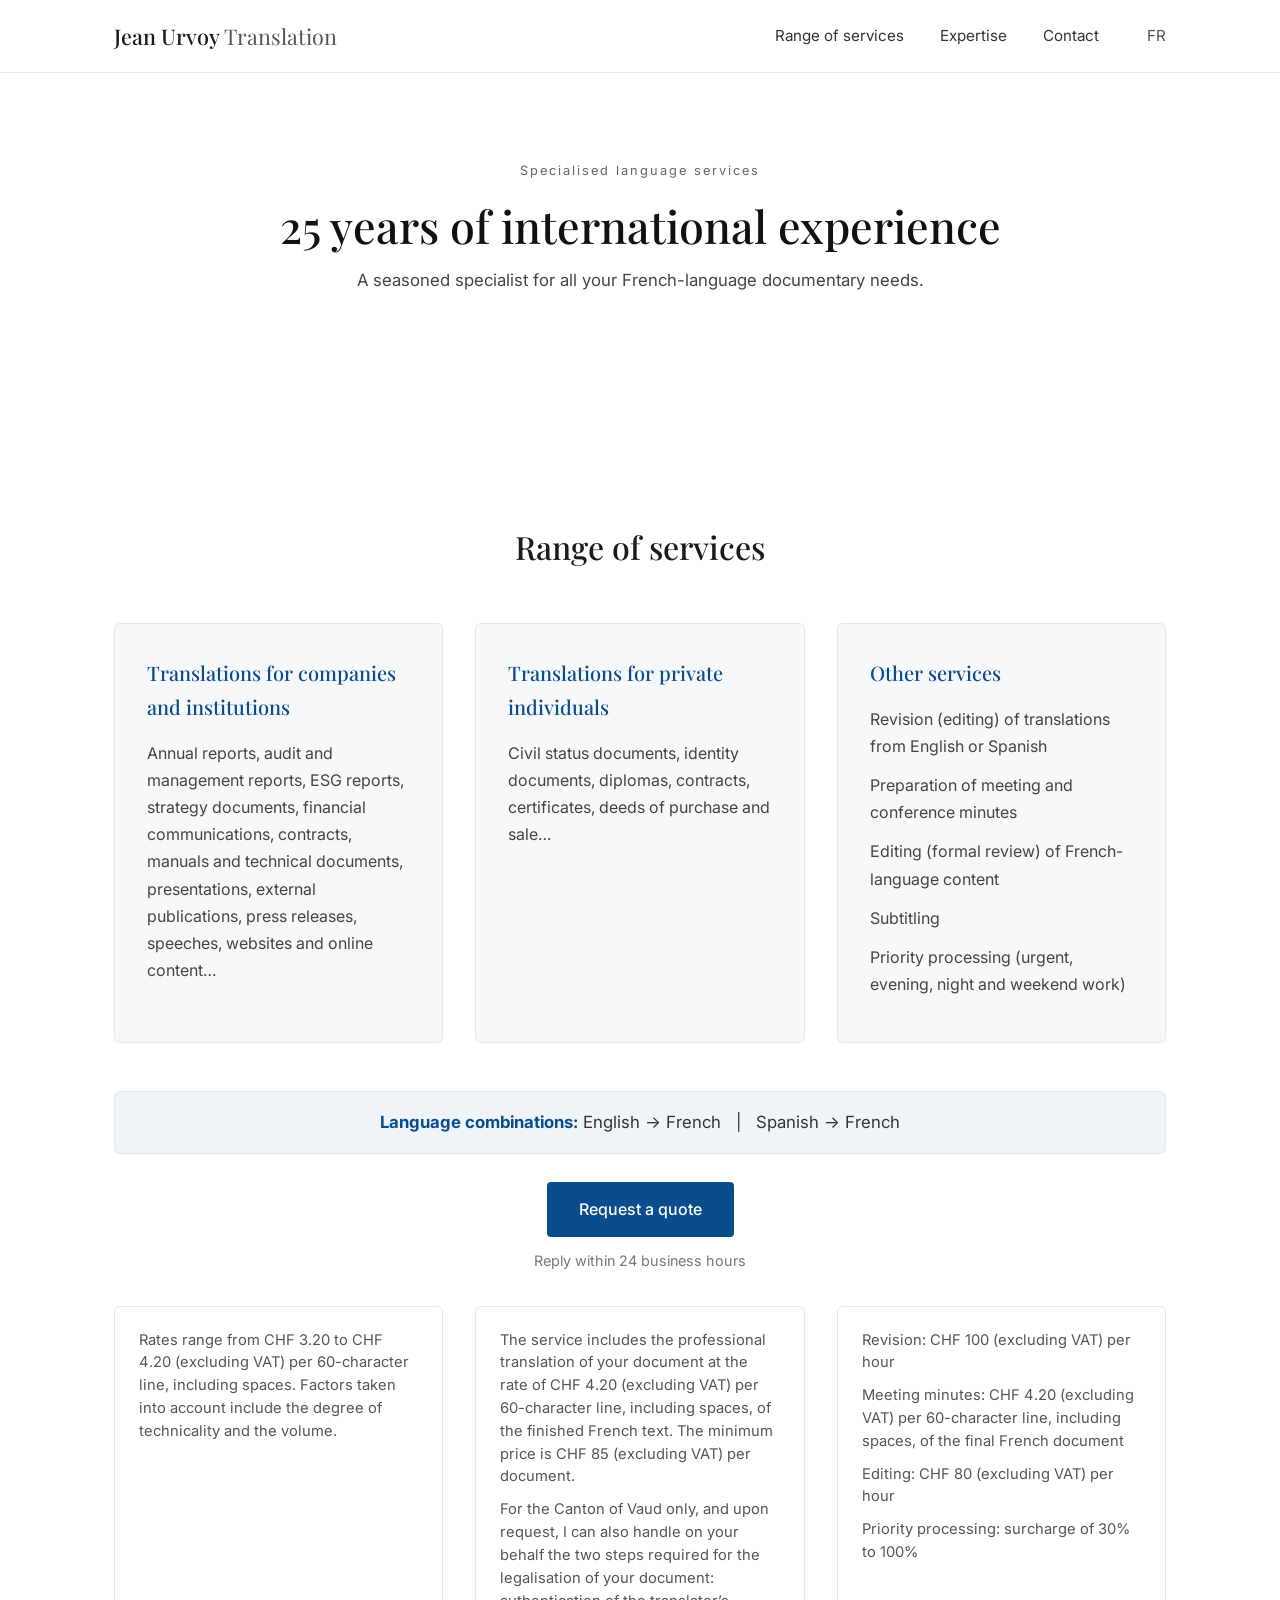
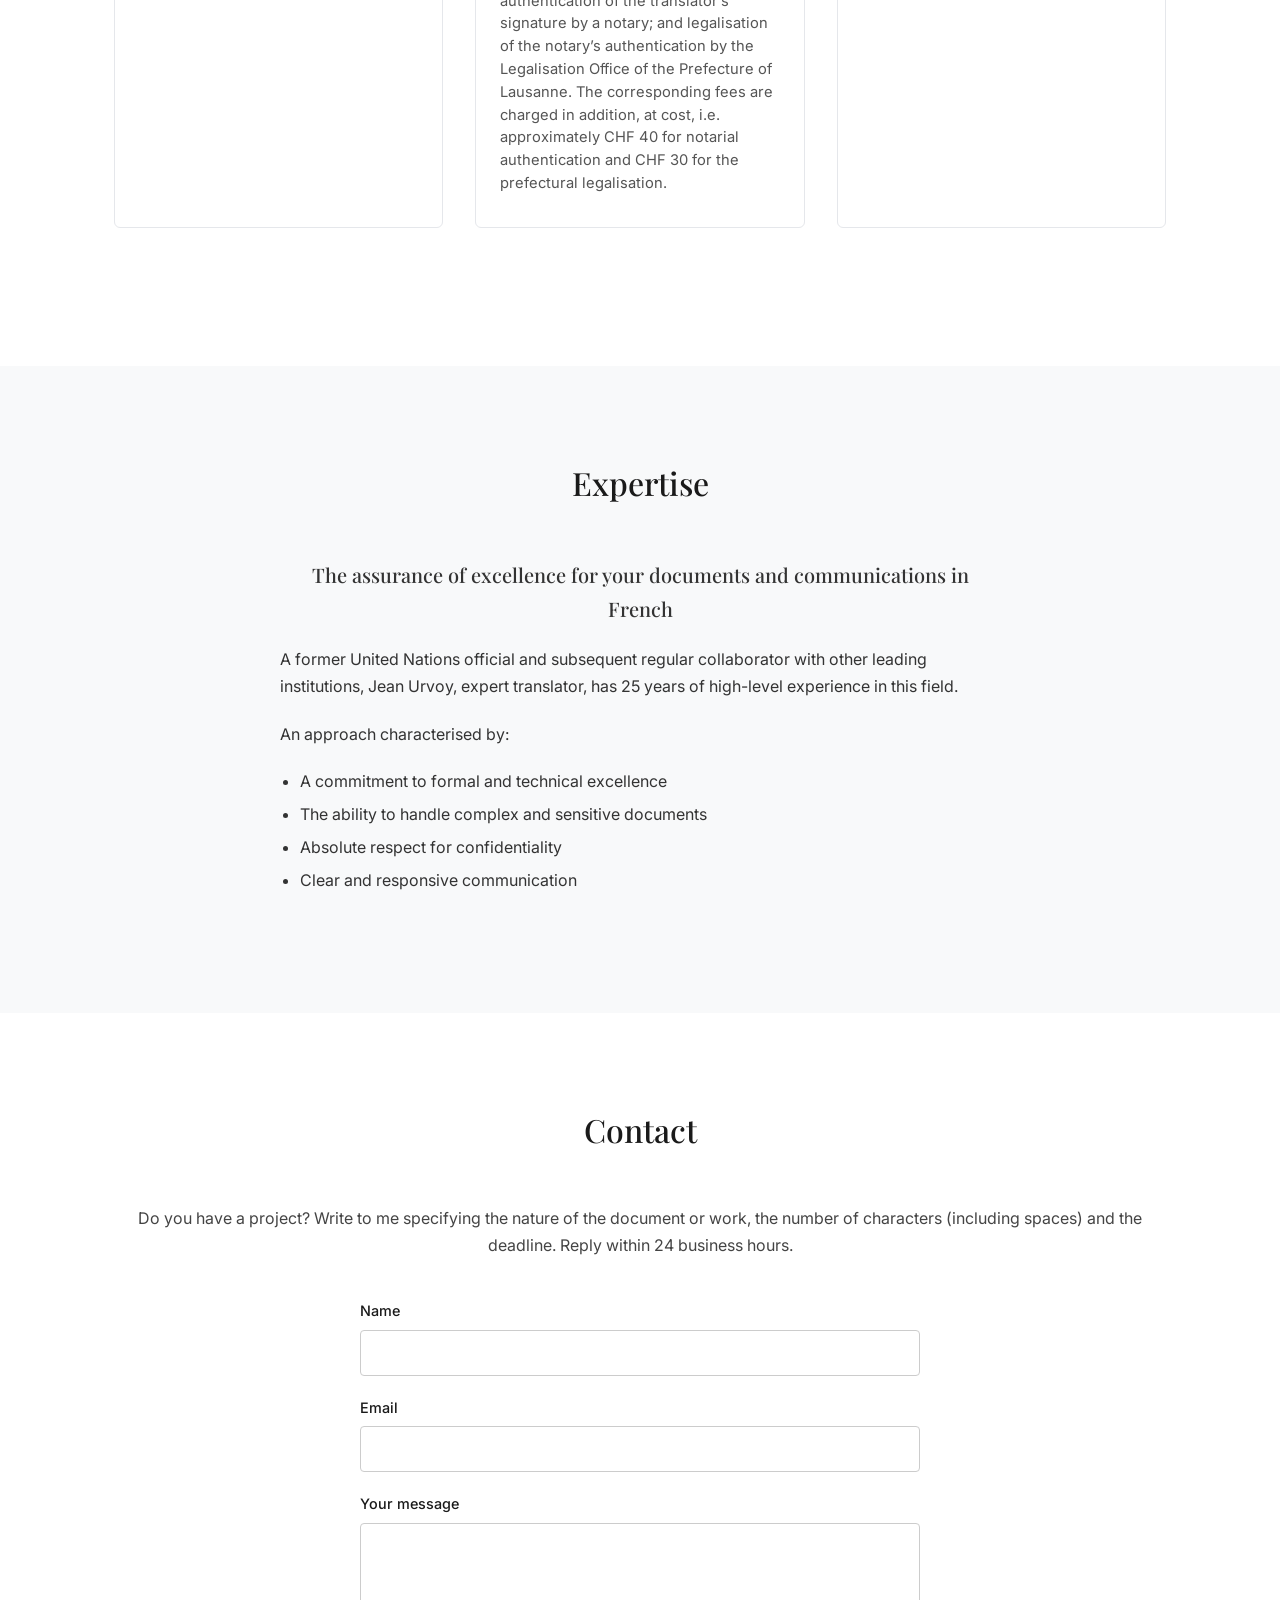
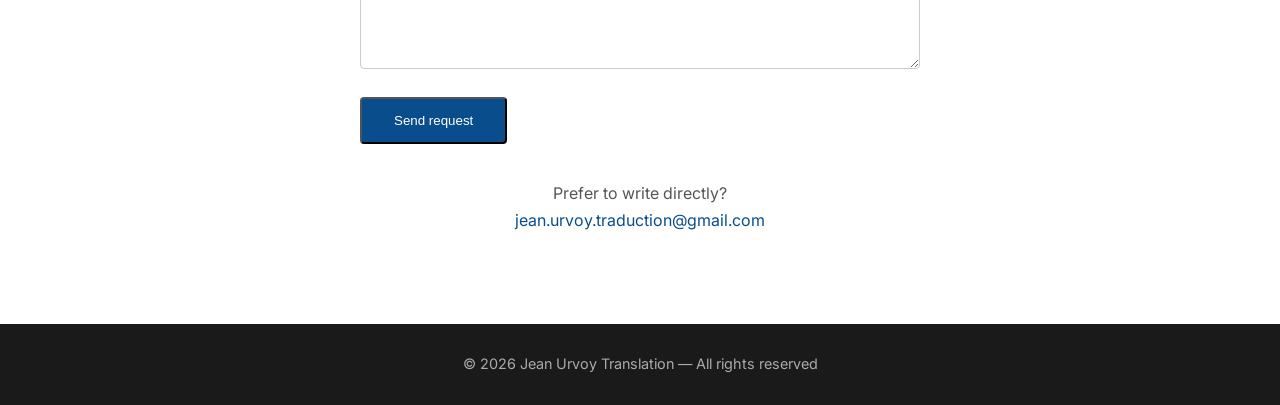
==== index-en.html @ 25f244a0 "Add files via upload chargement initial des fiches html fr et en + styles.css - essai" ====
<!DOCTYPE html>
<html lang="en">
<head>
    <meta charset="UTF-8">
    <meta name="viewport" content="width=device-width, initial-scale=1.0">
    <title>Jean Urvoy Translation | Professional Translator</title>
    <meta name="description" content="Professional translator – 25 years of experience. Official and certified translations in Switzerland. English & Spanish → French.">
    <link rel="stylesheet" href="styles.css">
    <link rel="preconnect" href="https://fonts.googleapis.com">
    <link rel="preconnect" href="https://fonts.gstatic.com" crossorigin>
    <link href="https://fonts.googleapis.com/css2?family=Inter:wght@300;400;500;600&family=Playfair+Display:wght@500;600&display=swap" rel="stylesheet">
</head>
<body>

    <!-- Header -->
    <header class="header">
        <div class="container header-inner">
            <a href="index-en.html" class="logo">Jean Urvoy <span>Translation</span></a>
            <nav class="nav">
                <a href="#services">Range of services</a>
                <a href="#apropos">Expertise</a>
                <a href="#contact">Contact</a>
                <a href="index.html" class="lang-switch">FR</a>
            </nav>
            <button class="menu-toggle" aria-label="Menu">☰</button>
        </div>
    </header>

    <!-- Hero -->
    <section id="accueil" class="hero">
        <div class="container">
            <p class="hero-label">Specialised language services</p>
            <h1>25 years of international experience</h1>
            <p class="hero-text">
                A seasoned specialist for all your French-language documentary needs.
            </p>
        </div>
    </section>

    <!-- Range of services -->
    <section id="services" class="section">
        <div class="container">
            <h2>Range of services</h2>

            <div class="services-grid">
                <div class="service-card">
                    <h3>Translations for companies and institutions</h3>
                    <p>
                        Annual reports, audit and management reports, ESG reports, strategy documents, financial communications, contracts, manuals and technical documents, presentations, external publications, press releases, speeches, websites and online content…
                    </p>
                </div>

                <div class="service-card">
                    <h3>Translations for private individuals</h3>
                    <p>
                        Civil status documents, identity documents, diplomas, contracts, certificates, deeds of purchase and sale…
                    </p>
                </div>

                <div class="service-card">
                    <h3>Other services</h3>
                    <p>Revision (editing) of translations from English or Spanish</p>
                    <p>Preparation of meeting and conference minutes</p>
                    <p>Editing (formal review) of French-language content</p>
                    <p>Subtitling</p>
                    <p>Priority processing (urgent, evening, night and weekend work)</p>
                </div>
            </div>

            <!-- Language combinations bar -->
            <div class="languages-bar">
                <p>
                    <strong>Language combinations:</strong>
                    English → French &nbsp;&nbsp;|&nbsp;&nbsp; Spanish → French
                </p>
            </div>

            <!-- CTA -->
            <div class="cta-center">
                <a href="#contact" class="btn">Request a quote</a>
                <p class="hero-note">Reply within 24 business hours</p>
            </div>

            <!-- Rates -->
            <div class="services-grid tarifs-row">
                <div class="tarif-card">
                    <p>Rates range from CHF 3.20 to CHF 4.20 (excluding VAT) per 60-character line, including spaces. Factors taken into account include the degree of technicality and the volume.</p>
                </div>

                <div class="tarif-card">
                    <p>
                        The service includes the professional translation of your document at the rate of CHF 4.20 (excluding VAT) per 60-character line, including spaces, of the finished French text. The minimum price is CHF 85 (excluding VAT) per document.
                    </p>
                    <p>
                        For the Canton of Vaud only, and upon request, I can also handle on your behalf the two steps required for the legalisation of your document: authentication of the translator’s signature by a notary; and legalisation of the notary’s authentication by the Legalisation Office of the Prefecture of Lausanne. The corresponding fees are charged in addition, at cost, i.e. approximately CHF 40 for notarial authentication and CHF 30 for the prefectural legalisation.
                    </p>
                </div>

                <div class="tarif-card">
                    <p>Revision: CHF 100 (excluding VAT) per hour</p>
                    <p>Meeting minutes: CHF 4.20 (excluding VAT) per 60-character line, including spaces, of the final French document</p>
                    <p>Editing: CHF 80 (excluding VAT) per hour</p>
                    <p>Priority processing: surcharge of 30% to 100%</p>
                </div>
            </div>
        </div>
    </section>

    <!-- Expertise -->
    <section id="apropos" class="section section-alt">
        <div class="container">
            <h2>Expertise</h2>
            <div class="about-content">
                <p class="about-intro">
                    The assurance of excellence for your documents and communications in French
                </p>
                <p>
                    A former United Nations official and subsequent regular collaborator with other leading institutions, Jean Urvoy, expert translator, has 25 years of high-level experience in this field.
                </p>
                <p>An approach characterised by:</p>
                <ul>
                    <li>A commitment to formal and technical excellence</li>
                    <li>The ability to handle complex and sensitive documents</li>
                    <li>Absolute respect for confidentiality</li>
                    <li>Clear and responsive communication</li>
                </ul>
            </div>
        </div>
    </section>

    <!-- Contact -->
    <section id="contact" class="section">
        <div class="container">
            <h2>Contact</h2>
            <p class="contact-intro">Do you have a project? Write to me specifying the nature of the document or work, the number of characters (including spaces) and the deadline. Reply within 24 business hours.</p>

            <form class="contact-form" action="mailto:jean.urvoy.traduction@gmail.com" method="post" enctype="text/plain">
                <div class="form-group">
                    <label for="name">Name</label>
                    <input type="text" id="name" name="name" required>
                </div>
                <div class="form-group">
                    <label for="email">Email</label>
                    <input type="email" id="email" name="email" required>
                </div>
                <div class="form-group">
                    <label for="message">Your message</label>
                    <textarea id="message" name="message" rows="6" required></textarea>
                </div>
                <button type="submit" class="btn">Send request</button>
            </form>

            <p class="contact-note">
                Prefer to write directly?<br>
                <a href="mailto:jean.urvoy.traduction@gmail.com">jean.urvoy.traduction@gmail.com</a>
            </p>
        </div>
    </section>

    <!-- Footer -->
    <footer class="footer">
        <div class="container">
            <p>© 2026 Jean Urvoy Translation — All rights reserved</p>
        </div>
    </footer>

    <script>
        const toggle = document.querySelector('.menu-toggle');
        const nav = document.querySelector('.nav');
        toggle.addEventListener('click', () => {
            nav.classList.toggle('active');
        });
    </script>
</body>
</html>
---- styles.css ----
/* ===== Reset & Base ===== */
* {
    margin: 0;
    padding: 0;
    box-sizing: border-box;
}

body {
    font-family: 'Inter', system-ui, sans-serif;
    color: #1a1a1a;
    line-height: 1.7;
    background: #ffffff;
}

.container {
    max-width: 1100px;
    margin: 0 auto;
    padding: 0 24px;
}

h1, h2, h3 {
    font-family: 'Playfair Display', Georgia, serif;
    font-weight: 500;
}

/* ===== Header ===== */
.header {
    position: fixed;
    top: 0;
    left: 0;
    right: 0;
    background: rgba(255, 255, 255, 0.97);
    border-bottom: 1px solid #eaeaea;
    z-index: 100;
    backdrop-filter: blur(8px);
}

.header-inner {
    display: flex;
    justify-content: space-between;
    align-items: center;
    height: 72px;
}

.logo {
    font-family: 'Playfair Display', serif;
    font-size: 1.35rem;
    color: #1a1a1a;
    text-decoration: none;
    font-weight: 500;
}

.logo span {
    font-weight: 400;
    color: #555;
}

.nav {
    display: flex;
    gap: 36px;
}

.nav a {
    text-decoration: none;
    color: #333;
    font-size: 0.95rem;
    font-weight: 400;
    transition: color 0.2s;
}

.nav a:hover {
    color: #0a4d8c;
}

.menu-toggle {
    display: none;
    background: none;
    border: none;
    font-size: 1.5rem;
    cursor: pointer;
}

/* ===== Hero ===== */
.hero {
    padding: 160px 0 100px;
    text-align: center;
}

.hero-label {
    text-transform: none;
    letter-spacing: 2px;
    font-size: 0.8rem;
    color: #666;
    margin-bottom: 16px;
}

.hero h1 {
    font-size: 2.8rem;
    line-height: 1.25;
    margin-bottom: 12px;
    color: #111;
}

.hero-subtitle {
    font-size: 1.25rem;
    color: #444;
    margin-bottom: 28px;
}

.hero-text {
    max-width: 680px;
    margin: 0 auto 36px;
    color: #444;
    font-size: 1.05rem;
}

.btn {
    display: inline-block;
    background: #0a4d8c;
    color: white;
    padding: 14px 32px;
    text-decoration: none;
    border-radius: 4px;
    font-weight: 500;
    transition: background 0.2s;
}

.btn:hover {
    background: #083a6b;
}

.hero-note {
    margin-top: 16px;
    font-size: 0.9rem;
    color: #777;
}

/* ===== Sections ===== */
.section {
    padding: 90px 0;
}

.section-alt {
    background: #f8f9fa;
}

.section h2 {
    font-size: 2rem;
    margin-bottom: 48px;
    text-align: center;
}

/* ===== Services ===== */
.services-grid {
    display: grid;
    grid-template-columns: repeat(auto-fit, minmax(300px, 1fr));
    gap: 32px;
    margin-bottom: 48px;
}

.service-card {
    background: white;
    padding: 32px;
    border: 1px solid #eaeaea;
    border-radius: 6px;
}

.service-card h3 {
    font-size: 1.25rem;
    margin-bottom: 16px;
    color: #0a4d8c;
}

.service-card p {
    margin-bottom: 12px;
    color: #444;
}

.tarifs-box {
    background: #f0f4f8;
    padding: 28px 32px;
    border-radius: 6px;
    text-align: center;
    color: #333;
    font-size: 1.05rem;
}

/* ===== À propos ===== */
.about-content {
    max-width: 720px;
    margin: 0 auto;
}

.about-content p {
    margin-bottom: 20px;
    color: #333;
}

.about-content ul {
    margin: 16px 0 24px 24px;
    color: #333;
}

.languages {
    margin-top: 32px;
    padding-top: 24px;
    border-top: 1px solid #ddd;
    font-size: 1.05rem;
}

/* ===== Processus ===== */
.process-grid {
    display: grid;
    grid-template-columns: repeat(auto-fit, minmax(220px, 1fr));
    gap: 28px;
}

.process-step {
    text-align: center;
    padding: 24px 16px;
}

.step-number {
    display: inline-flex;
    width: 42px;
    height: 42px;
    background: #0a4d8c;
    color: white;
    border-radius: 50%;
    align-items: center;
    justify-content: center;
    font-weight: 600;
    margin-bottom: 16px;
}

.process-step h3 {
    font-size: 1.15rem;
    margin-bottom: 10px;
}

.process-step p {
    color: #555;
    font-size: 0.95rem;
}

/* ===== Contact ===== */
.contact-intro {
    text-align: center;
    margin-bottom: 40px;
    color: #444;
}

.contact-form {
    max-width: 560px;
    margin: 0 auto;
}

.form-group {
    margin-bottom: 20px;
}

.form-group label {
    display: block;
    margin-bottom: 6px;
    font-size: 0.9rem;
    font-weight: 500;
}

.form-group input,
.form-group textarea {
    width: 100%;
    padding: 12px 14px;
    border: 1px solid #ccc;
    border-radius: 4px;
    font-family: inherit;
    font-size: 1rem;
}

.form-group input:focus,
.form-group textarea:focus {
    outline: none;
    border-color: #0a4d8c;
}

.contact-note {
    text-align: center;
    margin-top: 36px;
    color: #555;
}

.contact-note a {
    color: #0a4d8c;
    text-decoration: none;
}

/* ===== Footer ===== */
.footer {
    background: #1a1a1a;
    color: #aaa;
    text-align: center;
    padding: 28px 0;
    font-size: 0.9rem;
}

/* ===== Responsive ===== */
@media (max-width: 768px) {
    .nav {
        display: none;
        position: absolute;
        top: 72px;
        left: 0;
        right: 0;
        background: white;
        flex-direction: column;
        padding: 24px;
        gap: 16px;
        border-bottom: 1px solid #eee;
    }

    .nav.active {
        display: flex;
    }

    .menu-toggle {
        display: block;
    }

    .hero h1 {
        font-size: 2.1rem;
    }

    .hero {
        padding: 130px 0 70px;
    }

    .section {
        padding: 70px 0;
    }
}
.about-intro {
    font-size: 1.25rem;
    font-family: 'Playfair Display', Georgia, serif;
    color: #0a4d8c;
    margin-bottom: 28px;
    text-align: center;
    font-weight: 500;
}

.about-content ul {
    margin: 12px 0 28px 20px;
}

.about-content li {
    margin-bottom: 6px;
}
/* Bloc tarifaire dans les cartes de services */
.tarif-box {
    margin-top: 24px;
    padding-top: 20px;
    border-top: 1px solid #e0e0e0;
    font-size: 0.95rem;
    color: #444;
}

.tarif-box p {
    margin-bottom: 10px;
}

.tarif-box strong {
    color: #0a4d8c;
}
/* Rangée des tarifs */
.tarifs-row {
    margin-top: 20px;
}

/* Style des cartes tarifs (contraste) */
.tarif-card {
    background: #f7f8fa;
    border: 1px solid #e5e7eb;
    border-radius: 6px;
    padding: 22px 24px;
    font-size: 0.92rem;          /* texte un peu plus petit */
    color: #555;                 /* texte plus clair */
    line-height: 1.55;
}

.tarif-card strong {
    color: #0a4d8c;
    font-size: 0.95rem;
}

.tarif-card p {
    margin-bottom: 10px;
}
/* Cartes de services (fond légèrement gris) */
.service-card {
    background: #f7f8fa;
    border: 1px solid #e5e7eb;
}

/* Rangée des tarifs */
.tarifs-row {
    margin-top: 20px;
}

/* Cartes tarifs (fond blanc + contraste) */
.tarif-card {
    background: #ffffff;
    border: 1px solid #e5e7eb;
    border-radius: 6px;
    padding: 22px 24px;
    font-size: 0.92rem;
    color: #555;
    line-height: 1.55;
}

.tarif-card strong {
    color: #0a4d8c;
    font-size: 0.95rem;
}

.tarif-card p {
    margin-bottom: 10px;
}
/* Barre Combinaisons linguistiques */
.languages-bar {
    margin: 28px 0 20px;
    padding: 16px 24px;
    background: #f0f4f8;
    border: 1px solid #e0e7ef;
    border-radius: 6px;
    text-align: center;
}

.languages-bar p {
    margin: 0;
    font-size: 1.05rem;
    color: #333;
}

.languages-bar strong {
    color: #0a4d8c;
}
.cta-center {
    text-align: center;
    margin: 28px 0 32px;
}

.cta-center .hero-note {
    margin-top: 12px;
}
.lang-switch {
    font-weight: 600;
    margin-left: 12px;
    opacity: 0.85;
}
.lang-switch:hover {
    opacity: 1;
}
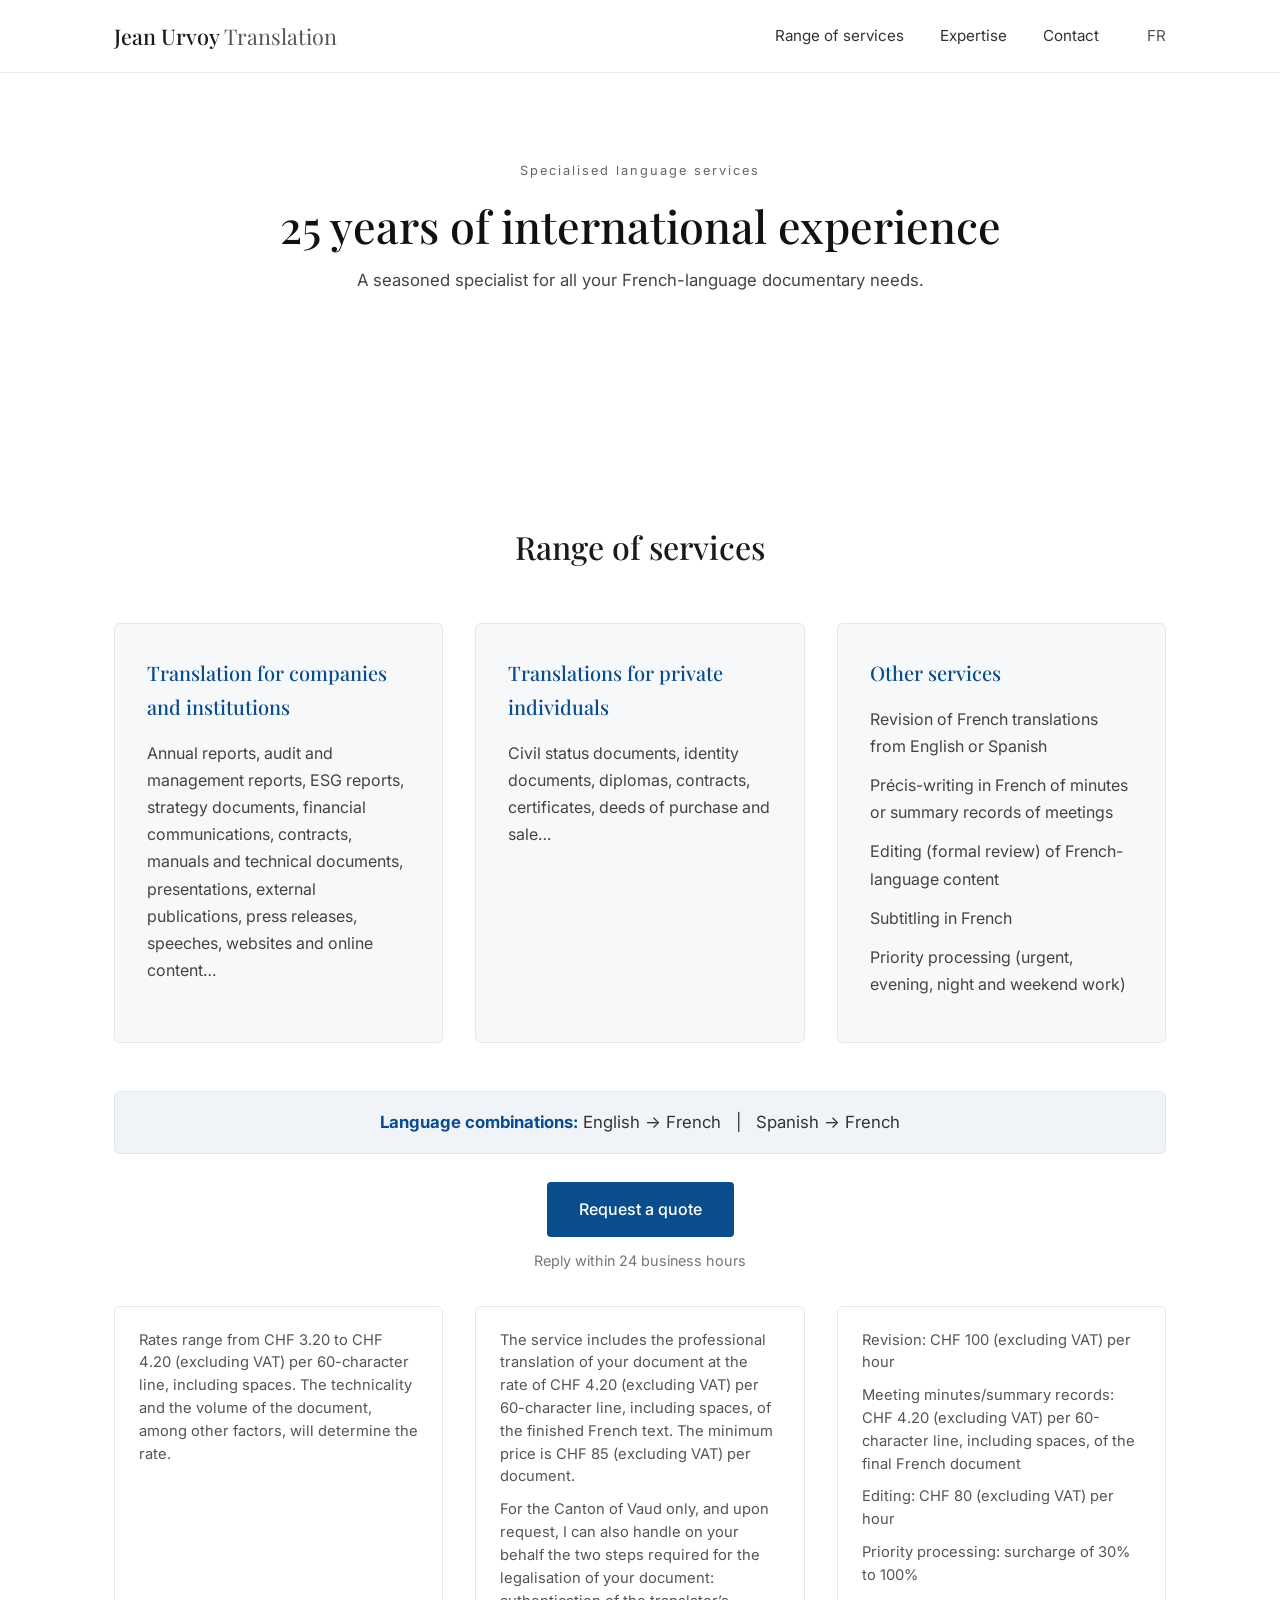
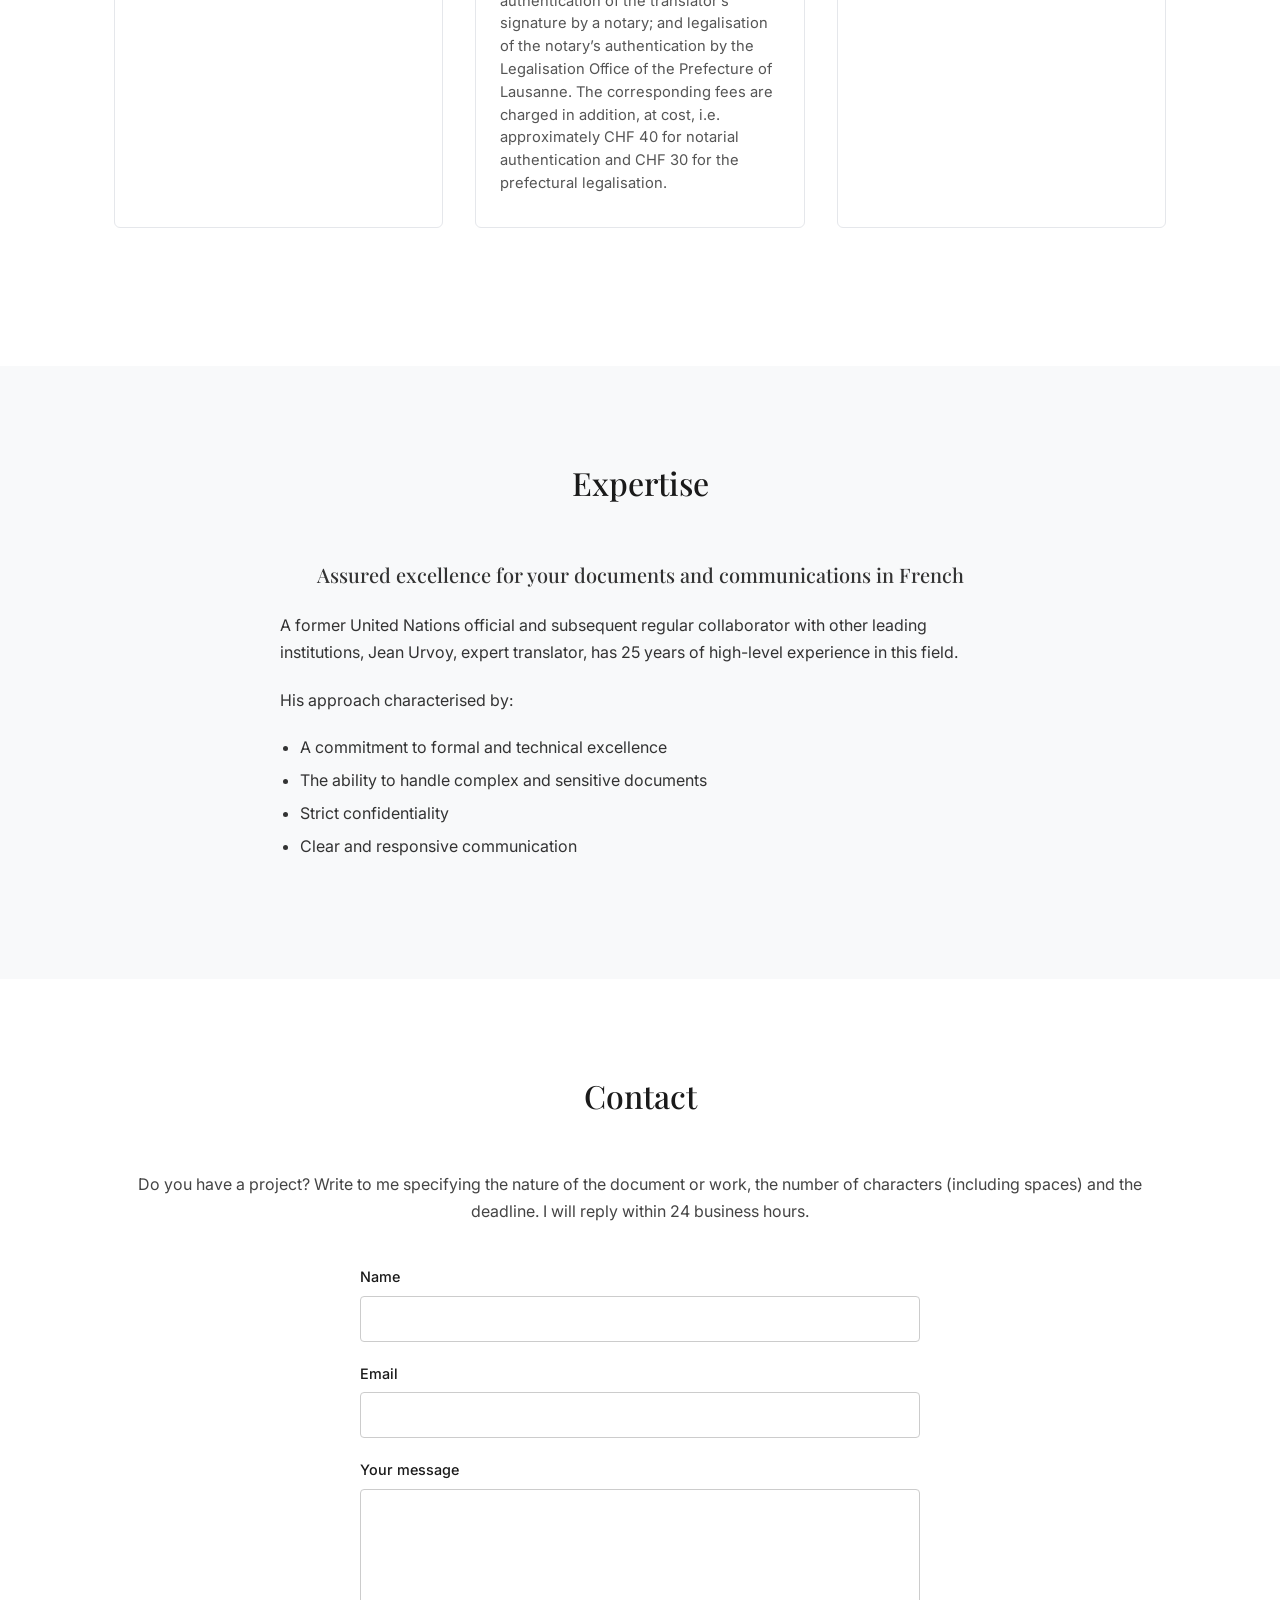
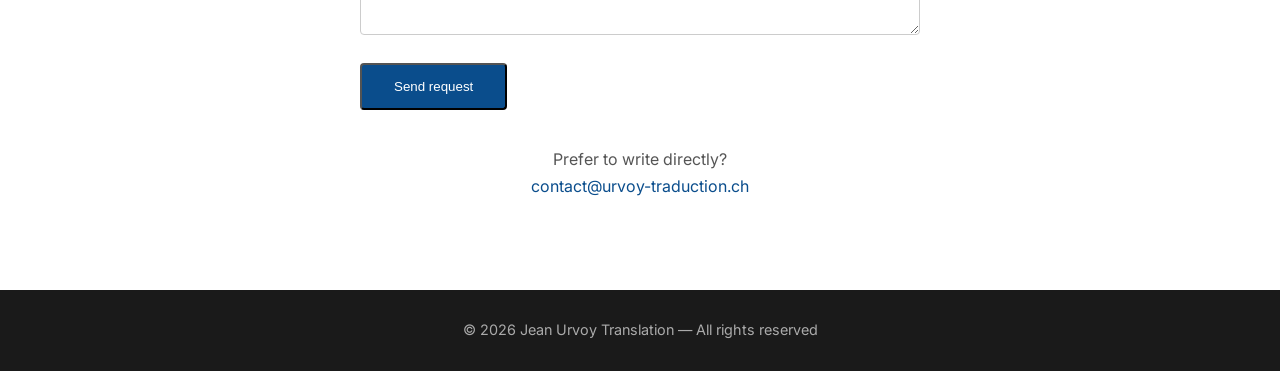
==== commit 2813b9ca: "Add files via upload" ====
--- a/index-en.html
+++ b/index-en.html
@@ -44,7 +44,7 @@
 
             <div class="services-grid">
                 <div class="service-card">
-                    <h3>Translations for companies and institutions</h3>
+                    <h3>Translation for companies and institutions</h3>
                     <p>
                         Annual reports, audit and management reports, ESG reports, strategy documents, financial communications, contracts, manuals and technical documents, presentations, external publications, press releases, speeches, websites and online content…
                     </p>
@@ -59,10 +59,10 @@
 
                 <div class="service-card">
                     <h3>Other services</h3>
-                    <p>Revision (editing) of translations from English or Spanish</p>
-                    <p>Preparation of meeting and conference minutes</p>
+                    <p>Revision of French translations from English or Spanish</p>
+                    <p>Précis-writing in French of minutes or summary records of meetings </p>
                     <p>Editing (formal review) of French-language content</p>
-                    <p>Subtitling</p>
+                    <p>Subtitling in French</p>
                     <p>Priority processing (urgent, evening, night and weekend work)</p>
                 </div>
             </div>
@@ -84,7 +84,7 @@
             <!-- Rates -->
             <div class="services-grid tarifs-row">
                 <div class="tarif-card">
-                    <p>Rates range from CHF 3.20 to CHF 4.20 (excluding VAT) per 60-character line, including spaces. Factors taken into account include the degree of technicality and the volume.</p>
+                    <p>Rates range from CHF 3.20 to CHF 4.20 (excluding VAT) per 60-character line, including spaces. The technicality and the volume of the document, among other factors, will determine the rate.</p>
                 </div>
 
                 <div class="tarif-card">
@@ -98,7 +98,7 @@
 
                 <div class="tarif-card">
                     <p>Revision: CHF 100 (excluding VAT) per hour</p>
-                    <p>Meeting minutes: CHF 4.20 (excluding VAT) per 60-character line, including spaces, of the final French document</p>
+                    <p>Meeting minutes/summary records: CHF 4.20 (excluding VAT) per 60-character line, including spaces, of the final French document</p>
                     <p>Editing: CHF 80 (excluding VAT) per hour</p>
                     <p>Priority processing: surcharge of 30% to 100%</p>
                 </div>
@@ -112,16 +112,16 @@
             <h2>Expertise</h2>
             <div class="about-content">
                 <p class="about-intro">
-                    The assurance of excellence for your documents and communications in French
+                    Assured excellence for your documents and communications in French
                 </p>
                 <p>
                     A former United Nations official and subsequent regular collaborator with other leading institutions, Jean Urvoy, expert translator, has 25 years of high-level experience in this field.
                 </p>
-                <p>An approach characterised by:</p>
+                <p>His approach characterised by:</p>
                 <ul>
                     <li>A commitment to formal and technical excellence</li>
                     <li>The ability to handle complex and sensitive documents</li>
-                    <li>Absolute respect for confidentiality</li>
+                    <li>Strict confidentiality</li>
                     <li>Clear and responsive communication</li>
                 </ul>
             </div>
@@ -132,9 +132,9 @@
     <section id="contact" class="section">
         <div class="container">
             <h2>Contact</h2>
-            <p class="contact-intro">Do you have a project? Write to me specifying the nature of the document or work, the number of characters (including spaces) and the deadline. Reply within 24 business hours.</p>
+            <p class="contact-intro">Do you have a project? Write to me specifying the nature of the document or work, the number of characters (including spaces) and the deadline. I will reply within 24 business hours.</p>
 
-            <form class="contact-form" action="mailto:jean.urvoy.traduction@gmail.com" method="post" enctype="text/plain">
+            <form class="contact-form" action="mailto:contact@urvoy-traduction.ch" method="post" enctype="text/plain">
                 <div class="form-group">
                     <label for="name">Name</label>
                     <input type="text" id="name" name="name" required>
@@ -152,7 +152,7 @@
 
             <p class="contact-note">
                 Prefer to write directly?<br>
-                <a href="mailto:jean.urvoy.traduction@gmail.com">jean.urvoy.traduction@gmail.com</a>
+                <a href="mailto:contact@urvoy-traduction.ch">contact@urvoy-traduction.ch</a>
             </p>
         </div>
     </section>
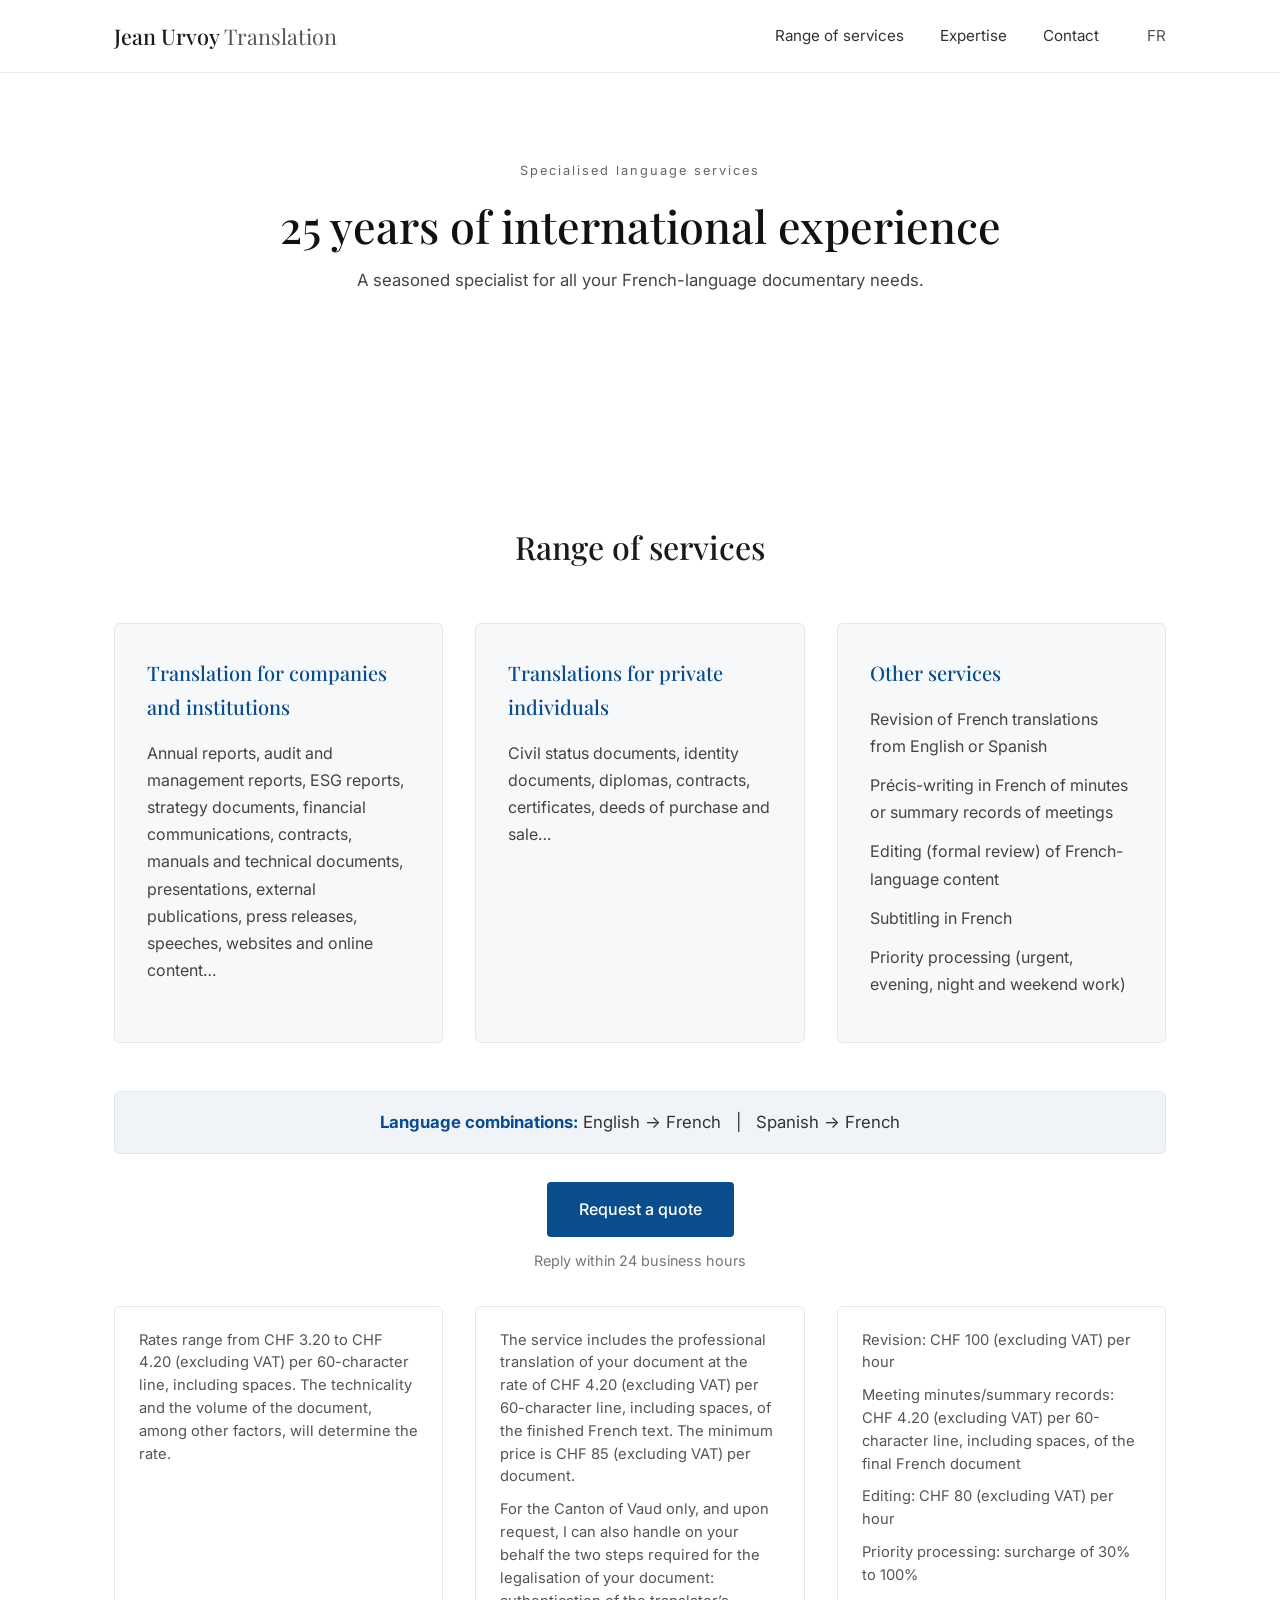
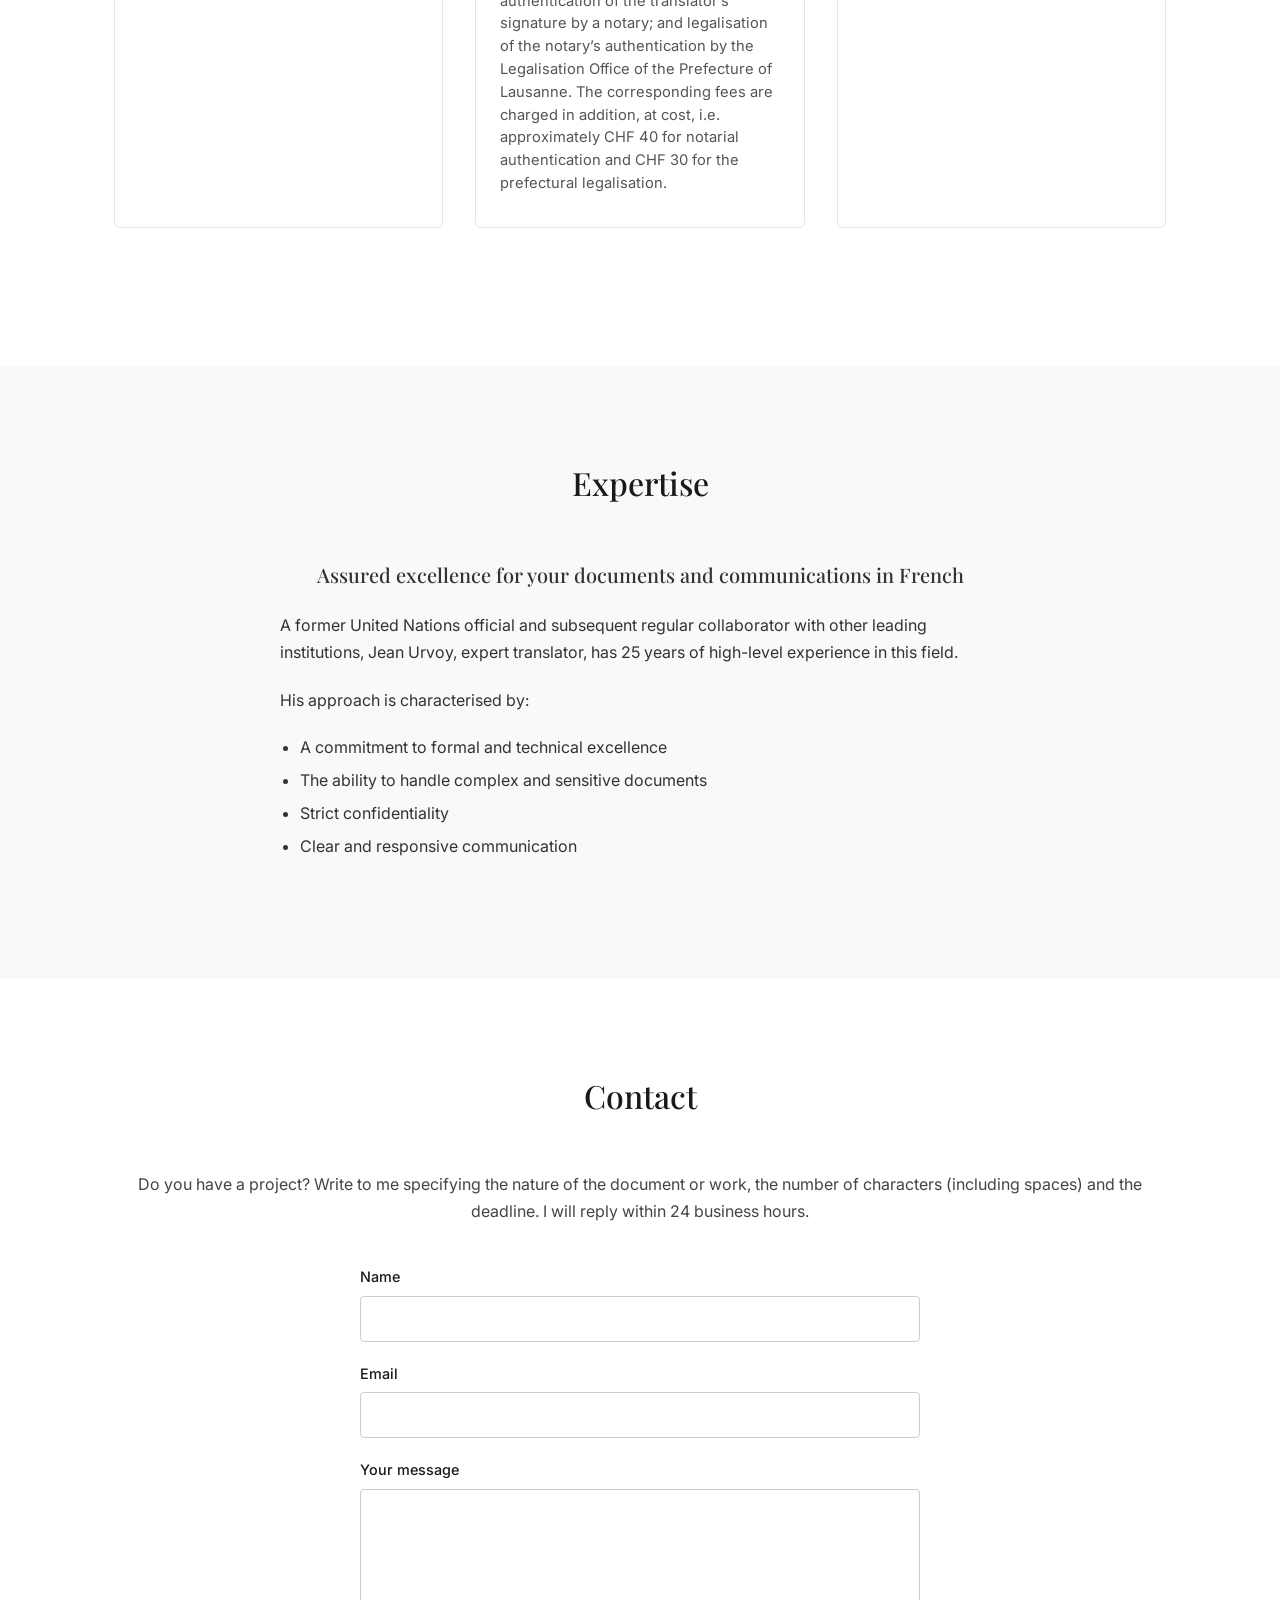
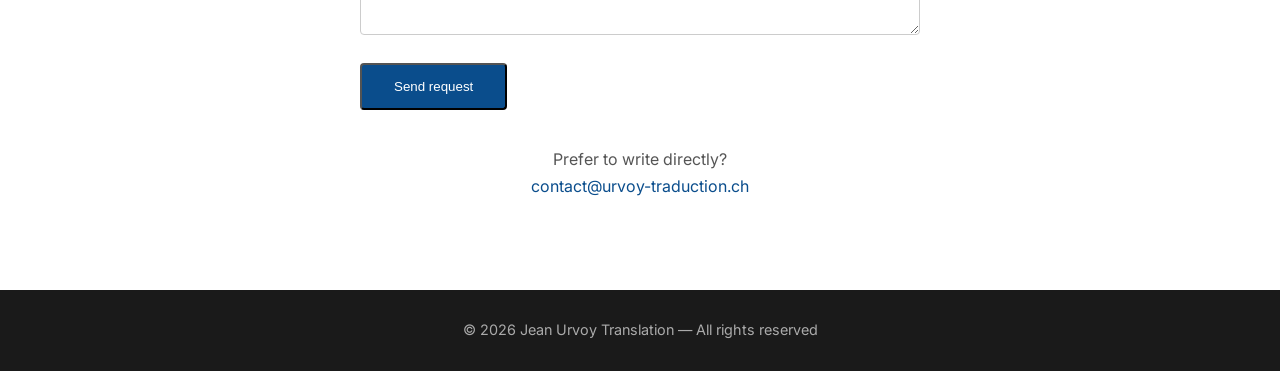
==== commit 77984b5c: "Add files via upload" ====
--- a/index-en.html
+++ b/index-en.html
@@ -117,7 +117,7 @@
                 <p>
                     A former United Nations official and subsequent regular collaborator with other leading institutions, Jean Urvoy, expert translator, has 25 years of high-level experience in this field.
                 </p>
-                <p>His approach characterised by:</p>
+                <p>His approach is characterised by:</p>
                 <ul>
                     <li>A commitment to formal and technical excellence</li>
                     <li>The ability to handle complex and sensitive documents</li>
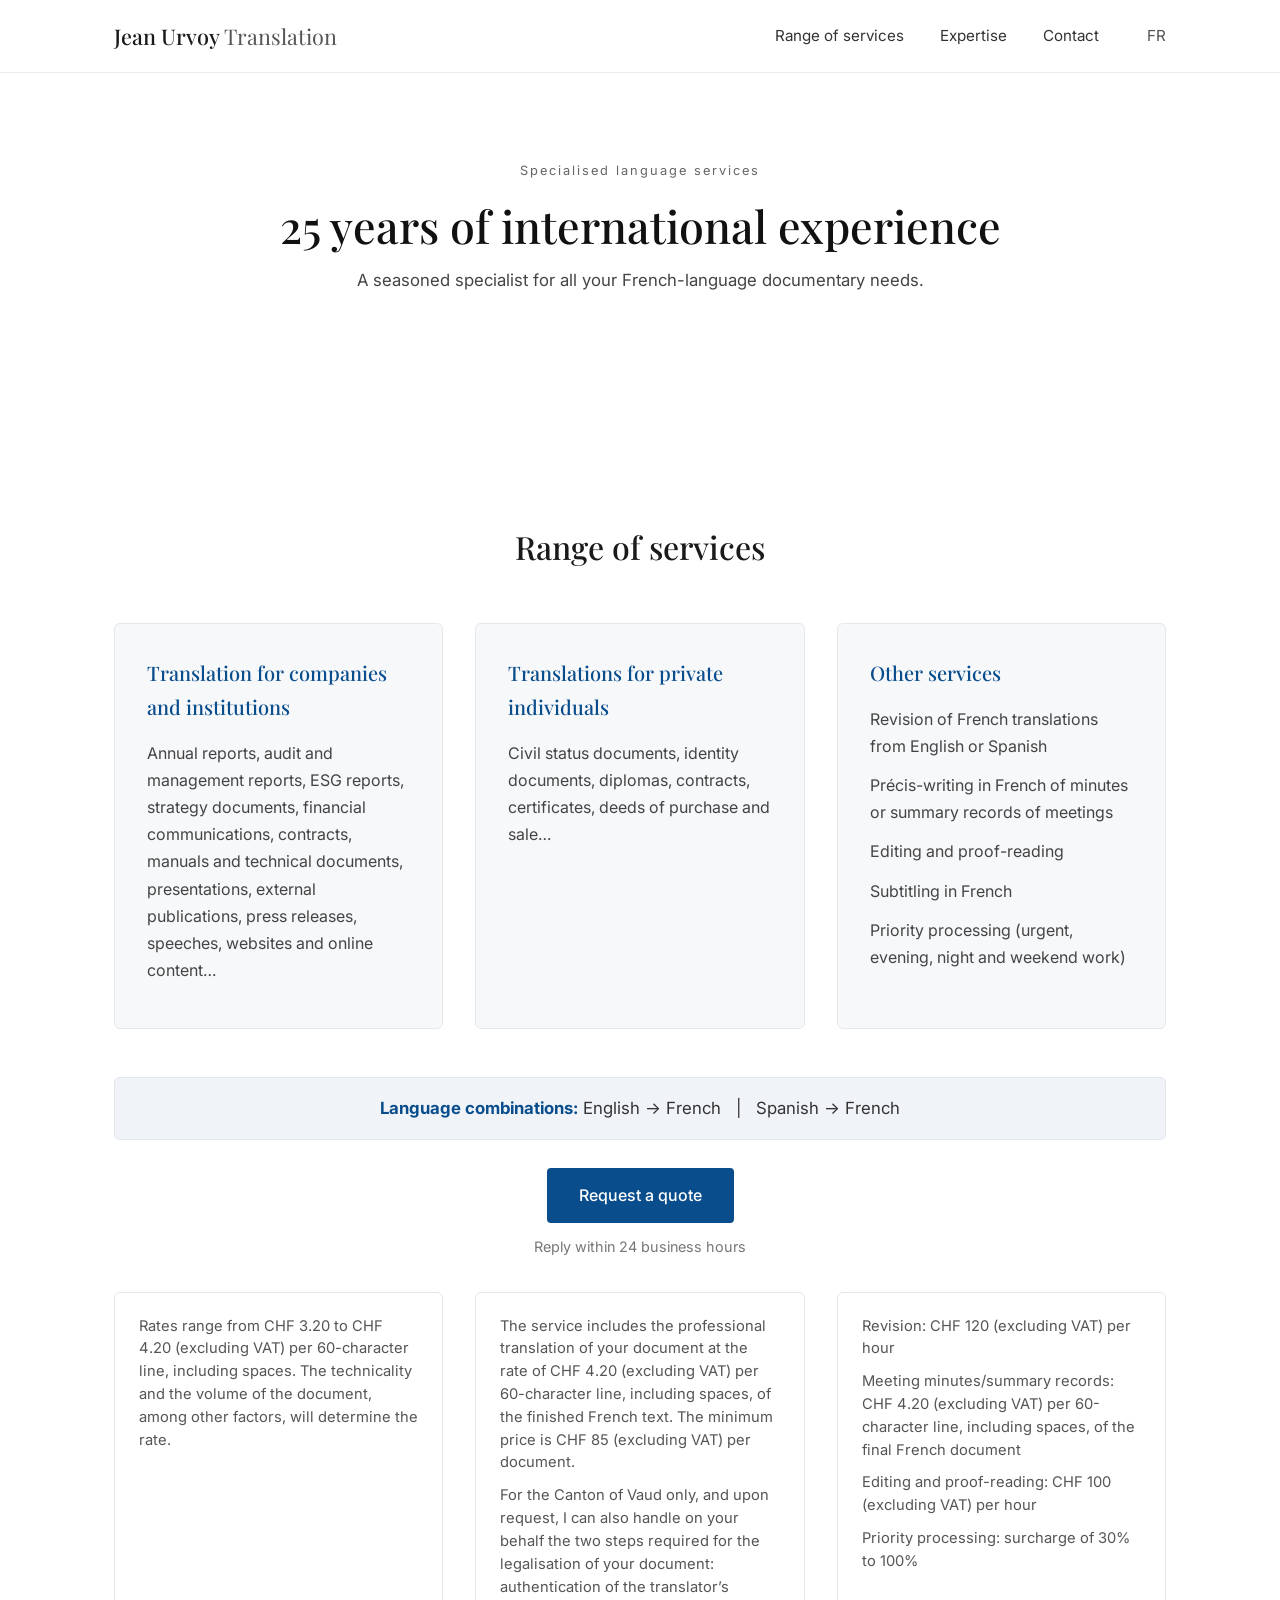
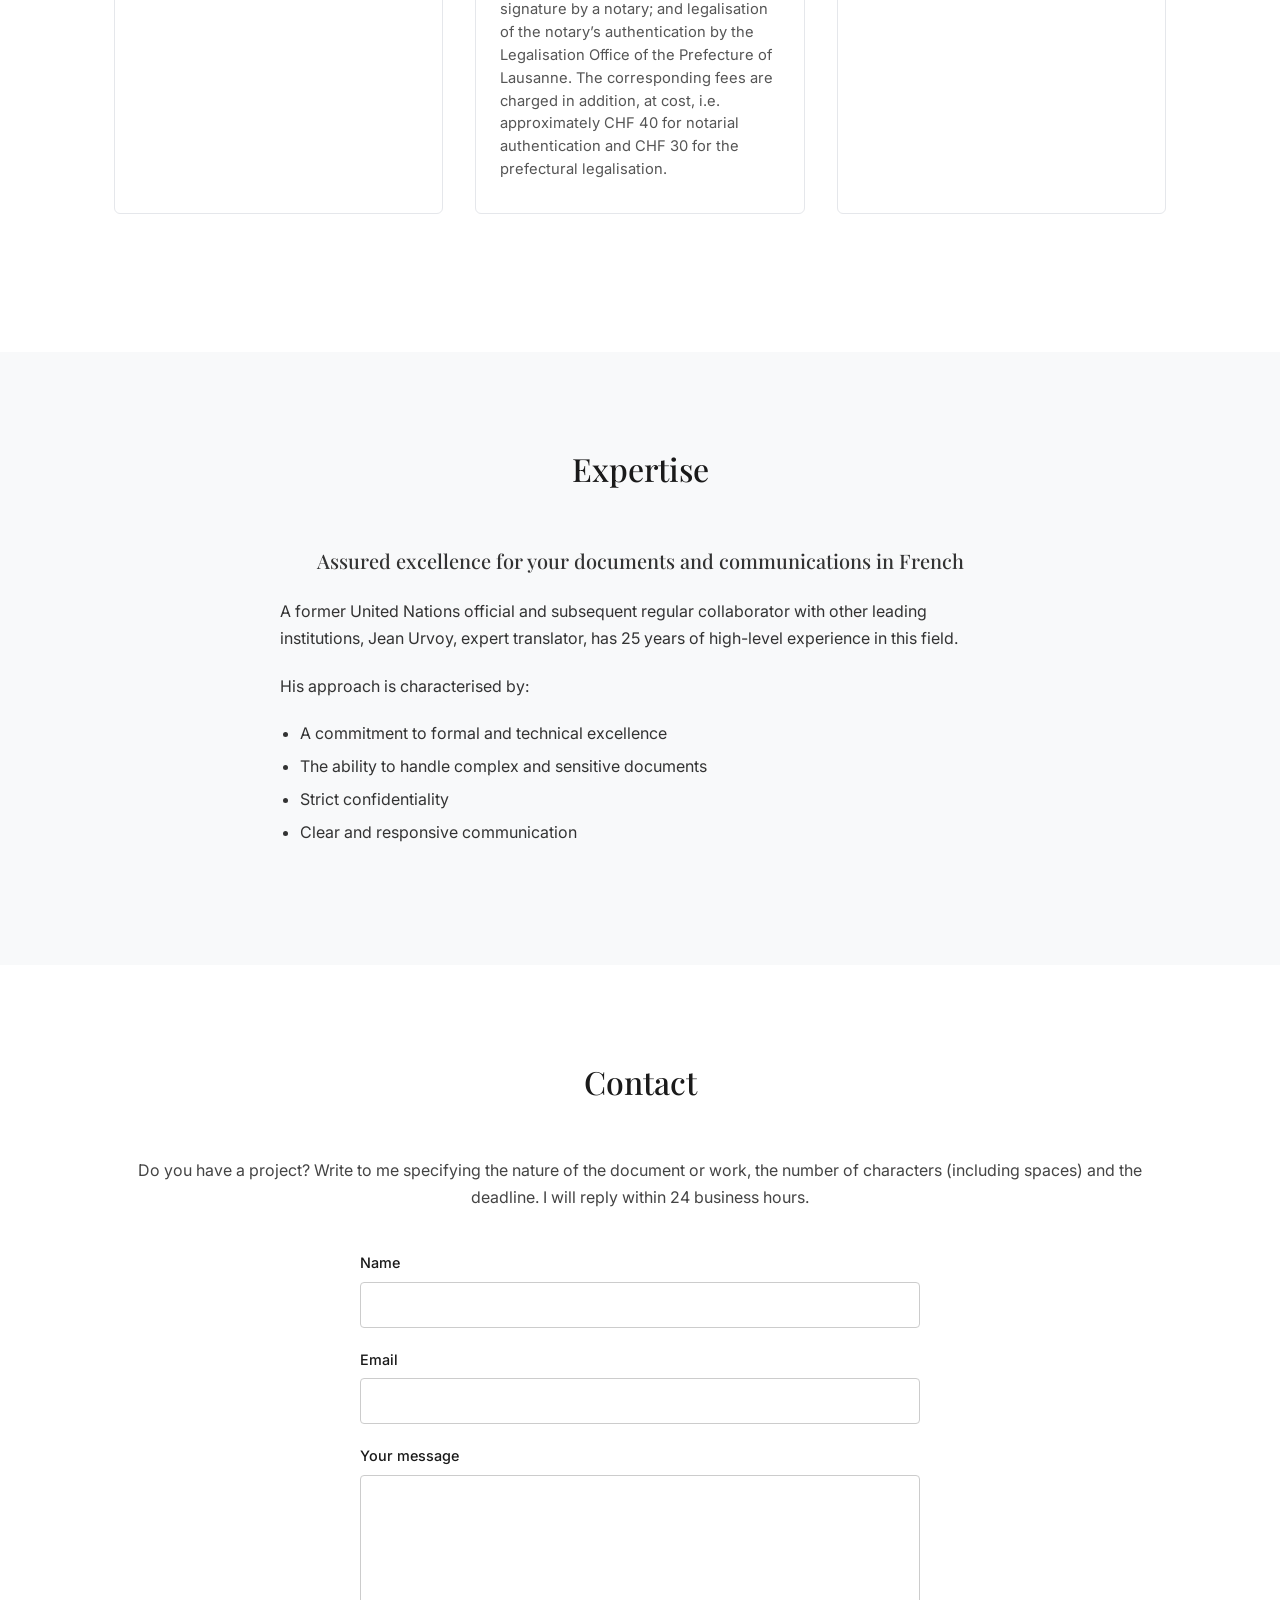
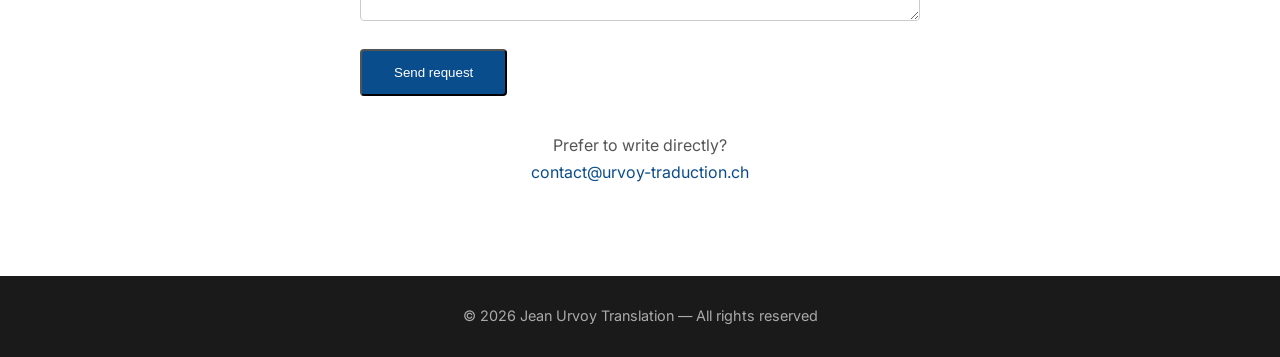
==== commit 03d0dacf: "Add files via upload" ====
--- a/index-en.html
+++ b/index-en.html
@@ -61,7 +61,7 @@
                     <h3>Other services</h3>
                     <p>Revision of French translations from English or Spanish</p>
                     <p>Précis-writing in French of minutes or summary records of meetings </p>
-                    <p>Editing (formal review) of French-language content</p>
+                    <p>Editing and proof-reading</p>
                     <p>Subtitling in French</p>
                     <p>Priority processing (urgent, evening, night and weekend work)</p>
                 </div>
@@ -97,9 +97,9 @@
                 </div>
 
                 <div class="tarif-card">
-                    <p>Revision: CHF 100 (excluding VAT) per hour</p>
+                    <p>Revision: CHF 120 (excluding VAT) per hour</p>
                     <p>Meeting minutes/summary records: CHF 4.20 (excluding VAT) per 60-character line, including spaces, of the final French document</p>
-                    <p>Editing: CHF 80 (excluding VAT) per hour</p>
+                    <p>Editing and proof-reading: CHF 100 (excluding VAT) per hour</p>
                     <p>Priority processing: surcharge of 30% to 100%</p>
                 </div>
             </div>
@@ -134,7 +134,7 @@
             <h2>Contact</h2>
             <p class="contact-intro">Do you have a project? Write to me specifying the nature of the document or work, the number of characters (including spaces) and the deadline. I will reply within 24 business hours.</p>
 
-            <form class="contact-form" action="mailto:contact@urvoy-traduction.ch" method="post" enctype="text/plain">
+            <form class="contact-form" action="https://formspree.io/f/xgawywba" method="POST">
                 <div class="form-group">
                     <label for="name">Name</label>
                     <input type="text" id="name" name="name" required>
